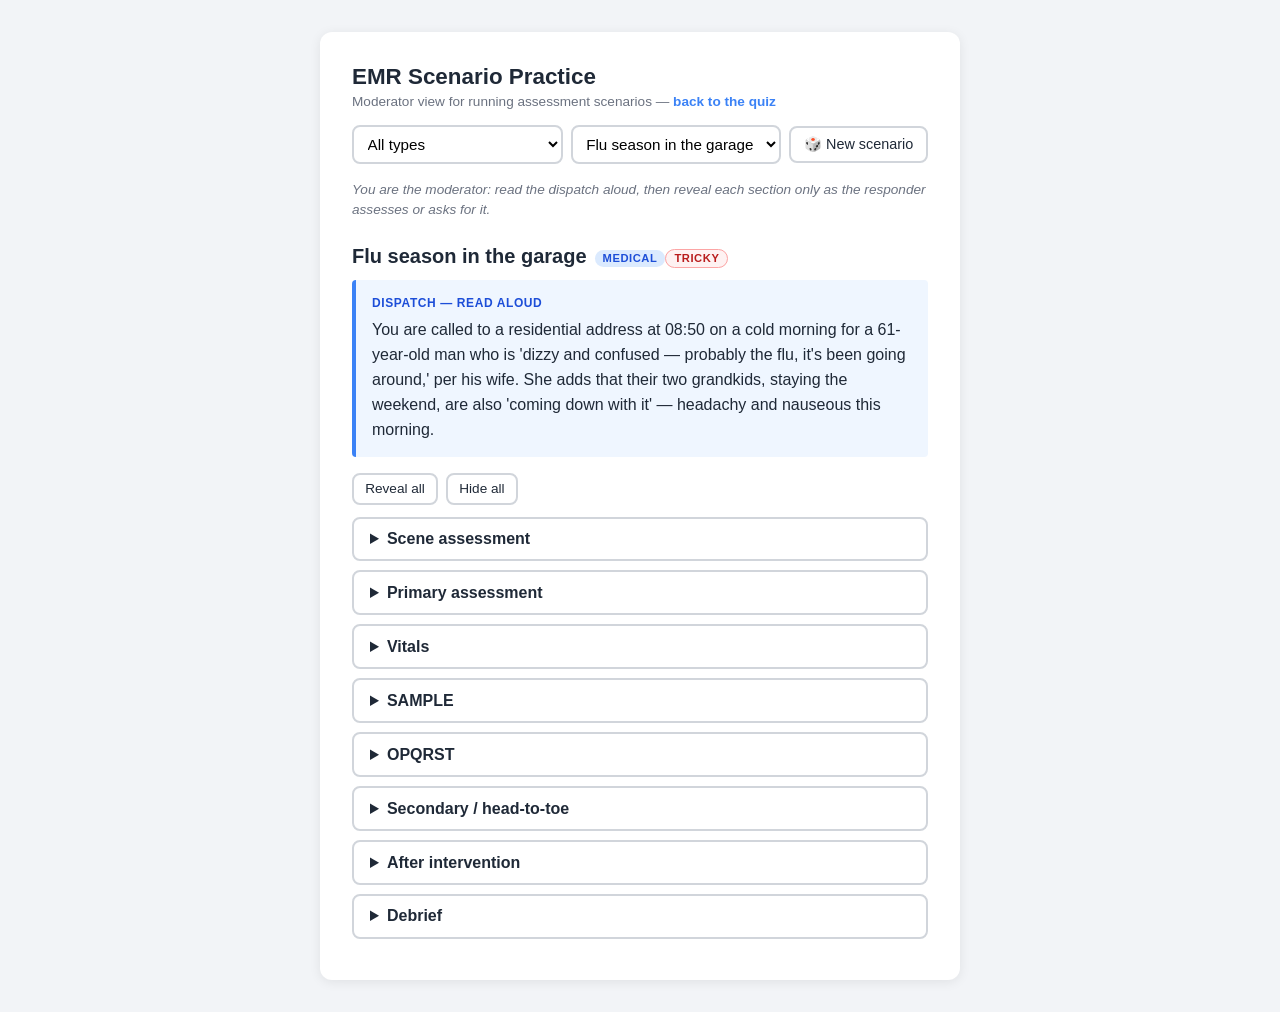
==== scenarios.html @ f9102156 "Add moderator-view scenario practice page New scenarios.html/js/json: a moderator runs a scenario (d" ====
<!DOCTYPE html>
<html lang="en">
<head>
  <meta charset="UTF-8">
  <meta name="viewport" content="width=device-width, initial-scale=1.0">
  <title>EMR Scenario Practice</title>
  <link rel="stylesheet" href="style.css">
</head>
<body>
  <main class="card">
    <header>
      <h1>EMR Scenario Practice</h1>
      <p class="subtitle">
        Moderator view for running assessment scenarios &mdash;
        <a class="page-link" href="index.html">back to the quiz</a>
      </p>

      <div class="controls">
        <select id="category-select" title="Filter scenarios by type">
          <option value="all">All types</option>
          <option value="medical">Medical</option>
          <option value="trauma">Trauma</option>
        </select>
        <select id="scenario-select" title="Pick a specific scenario"></select>
        <button id="random-btn" type="button" title="Draw a random scenario">&#127922; New scenario</button>
      </div>

      <p class="moderator-note">
        You are the moderator: read the dispatch aloud, then reveal each section
        only as the responder assesses or asks for it.
      </p>
    </header>

    <section id="scenario" hidden>
      <div class="scenario-title-row">
        <h2 id="scenario-title"></h2>
        <span id="scenario-badges"></span>
      </div>

      <div class="dispatch">
        <p class="dispatch-label">Dispatch &mdash; read aloud</p>
        <p id="dispatch-text"></p>
      </div>

      <div class="reveal-controls">
        <button id="reveal-all-btn" type="button">Reveal all</button>
        <button id="hide-all-btn" type="button">Hide all</button>
      </div>

      <div id="sections"></div>
    </section>

    <p id="error" class="error" hidden></p>
  </main>

  <script src="scenarios.js"></script>
</body>
</html>
---- style.css ----
* {
  box-sizing: border-box;
  margin: 0;
  padding: 0;
}

[hidden] {
  display: none !important;
}

body {
  font-family: -apple-system, BlinkMacSystemFont, "Segoe UI", Roboto, Helvetica, Arial, sans-serif;
  background: #f2f4f7;
  color: #1f2937;
  min-height: 100vh;
  display: flex;
  align-items: flex-start;
  justify-content: center;
  padding: 2rem 1rem;
}

.card {
  background: #fff;
  border-radius: 12px;
  box-shadow: 0 2px 12px rgba(0, 0, 0, 0.08);
  max-width: 640px;
  width: 100%;
  padding: 2rem;
}

header {
  margin-bottom: 1.5rem;
}

h1 {
  font-size: 1.4rem;
  margin-bottom: 0.25rem;
}

.subtitle {
  font-size: 0.85rem;
  color: #6b7280;
  margin-bottom: 1rem;
}

.controls {
  display: flex;
  flex-wrap: wrap;
  align-items: center;
  gap: 0.5rem;
  margin-bottom: 1rem;
}

.controls label {
  font-size: 0.9rem;
  font-weight: 600;
}

.difficulty-toggle {
  display: flex;
  align-items: center;
  gap: 0.35rem;
  padding: 0.4rem 0.6rem;
  border: 2px solid #d1d5db;
  border-radius: 8px;
  cursor: pointer;
  white-space: nowrap;
}

.difficulty-toggle input {
  accent-color: #dc2626;
  cursor: pointer;
}

.difficulty-toggle:has(input:checked) {
  border-color: #dc2626;
  color: #b91c1c;
  background: #fef2f2;
}

.controls select {
  flex: 1;
  min-width: 12rem;
  font-size: 0.95rem;
  padding: 0.5rem 0.6rem;
  border: 2px solid #d1d5db;
  border-radius: 8px;
  background: #fff;
  cursor: pointer;
}

.controls button {
  font-size: 0.9rem;
  padding: 0.5rem 0.8rem;
  border: 2px solid #d1d5db;
  border-radius: 8px;
  background: #fff;
  color: #1f2937;
  cursor: pointer;
}

.controls button:hover {
  background: #f3f4f6;
  border-color: #9ca3af;
}

.controls #summary-btn {
  border-color: #16a34a;
  color: #15803d;
  font-weight: 600;
}

.controls #summary-btn:hover {
  background: #f0fdf4;
}

.progress,
.score {
  font-size: 0.9rem;
  color: #6b7280;
}

.score {
  display: flex;
  justify-content: space-between;
  align-items: baseline;
  gap: 1rem;
}

.score-pct {
  font-weight: 600;
  color: #1f2937;
}

.chapter-label {
  font-size: 0.8rem;
  color: #3b82f6;
  font-weight: 600;
  margin-top: 0.15rem;
}

.question {
  font-size: 1.15rem;
  font-weight: 600;
  margin-bottom: 1rem;
  line-height: 1.5;
}

.choices {
  display: flex;
  flex-direction: column;
  gap: 0.6rem;
}

.choice {
  width: 100%;
  text-align: left;
  font-size: 1rem;
  line-height: 1.4;
  padding: 0.8rem 1rem;
  border: 2px solid #d1d5db;
  border-radius: 8px;
  background: #fff;
  cursor: pointer;
  transition: background 0.15s, border-color 0.15s;
}

.choice:hover:not(:disabled) {
  background: #f3f4f6;
  border-color: #9ca3af;
}

.choice:disabled {
  cursor: default;
  color: inherit;
  opacity: 1;
}

.choice.correct {
  background: #dcfce7;
  border-color: #16a34a;
}

.choice.incorrect {
  background: #fee2e2;
  border-color: #dc2626;
}

.explanation {
  margin-top: 1rem;
  padding: 0.8rem 1rem;
  background: #eff6ff;
  border-left: 4px solid #3b82f6;
  border-radius: 4px;
  font-size: 0.95rem;
  line-height: 1.5;
}

.error {
  padding: 1rem;
  background: #fee2e2;
  border-radius: 8px;
  line-height: 1.5;
}

.nav {
  display: flex;
  justify-content: space-between;
  margin-top: 1.5rem;
}

.nav button {
  font-size: 1rem;
  padding: 0.6rem 1.2rem;
  border: none;
  border-radius: 8px;
  background: #1f2937;
  color: #fff;
  cursor: pointer;
}

.nav button:hover:not(:disabled) {
  background: #374151;
}

.nav button:disabled {
  background: #d1d5db;
  cursor: default;
}

#finish-btn {
  background: #16a34a;
}

#finish-btn:hover:not(:disabled) {
  background: #15803d;
}

/* ---- Results / review screen ---- */
#results-heading {
  font-size: 1.3rem;
  margin-bottom: 0.5rem;
}

.results-score {
  font-size: 1.05rem;
  font-weight: 600;
  margin-bottom: 1.25rem;
}

.results-note {
  font-size: 0.95rem;
  color: #6b7280;
  margin-bottom: 1rem;
}

.review-item {
  padding: 0.8rem 1rem;
  margin-bottom: 0.75rem;
  background: #f9fafb;
  border-left: 4px solid #dc2626;
  border-radius: 4px;
}

.review-item.unanswered {
  border-left-color: #9ca3af;
}

.review-q {
  font-weight: 600;
  line-height: 1.45;
  margin-bottom: 0.4rem;
}

.review-line {
  font-size: 0.95rem;
  line-height: 1.5;
}

.review-your {
  color: #dc2626;
}

.review-correct {
  color: #16a34a;
}

.review-explanation {
  font-size: 0.9rem;
  color: #4b5563;
  margin-top: 0.35rem;
  line-height: 1.5;
}

.results-actions {
  display: flex;
  gap: 0.75rem;
  margin-top: 1.25rem;
}

.results-actions button {
  font-size: 1rem;
  padding: 0.6rem 1.2rem;
  border: none;
  border-radius: 8px;
  background: #1f2937;
  color: #fff;
  cursor: pointer;
}

.results-actions button:hover {
  background: #374151;
}

/* ---- Scenario practice page ---- */
.page-link {
  color: #3b82f6;
  font-weight: 600;
  text-decoration: none;
}

.page-link:hover {
  text-decoration: underline;
}

.moderator-note {
  font-size: 0.85rem;
  color: #6b7280;
  font-style: italic;
  line-height: 1.5;
}

.scenario-title-row {
  display: flex;
  align-items: baseline;
  flex-wrap: wrap;
  gap: 0.5rem;
  margin-bottom: 0.75rem;
}

.scenario-title-row h2 {
  font-size: 1.25rem;
}

.badge {
  font-size: 0.7rem;
  font-weight: 700;
  text-transform: uppercase;
  letter-spacing: 0.05em;
  padding: 0.15rem 0.5rem;
  border-radius: 999px;
}

.badge-medical {
  background: #dbeafe;
  color: #1d4ed8;
}

.badge-trauma {
  background: #ffedd5;
  color: #c2410c;
}

.badge-tricky {
  background: #fef2f2;
  color: #b91c1c;
  border: 1px solid #fca5a5;
}

.dispatch {
  padding: 0.9rem 1rem;
  background: #eff6ff;
  border-left: 4px solid #3b82f6;
  border-radius: 4px;
  line-height: 1.55;
  margin-bottom: 1rem;
}

.dispatch-label {
  font-size: 0.75rem;
  font-weight: 700;
  text-transform: uppercase;
  letter-spacing: 0.05em;
  color: #1d4ed8;
  margin-bottom: 0.35rem;
}

.reveal-controls {
  display: flex;
  gap: 0.5rem;
  margin-bottom: 0.75rem;
}

.reveal-controls button {
  font-size: 0.85rem;
  padding: 0.4rem 0.7rem;
  border: 2px solid #d1d5db;
  border-radius: 8px;
  background: #fff;
  color: #1f2937;
  cursor: pointer;
}

.reveal-controls button:hover {
  background: #f3f4f6;
  border-color: #9ca3af;
}

.section {
  border: 2px solid #d1d5db;
  border-radius: 8px;
  margin-bottom: 0.6rem;
  background: #fff;
}

.section[open] {
  border-color: #16a34a;
}

.section summary {
  font-size: 1rem;
  font-weight: 600;
  padding: 0.7rem 1rem;
  cursor: pointer;
  user-select: none;
  list-style-position: inside;
}

.section summary:hover {
  background: #f3f4f6;
  border-radius: 6px;
}

.section[open] summary {
  color: #15803d;
}

.section-body {
  padding: 0.25rem 1rem 0.9rem;
  line-height: 1.55;
  font-size: 0.95rem;
}

.kv-row {
  margin-bottom: 0.4rem;
}

.kv-key {
  font-weight: 700;
  color: #374151;
}

.kv-key::after {
  content: ":";
}

.debrief-hook {
  font-weight: 600;
  color: #b91c1c;
  margin-bottom: 0.6rem;
}

.debrief-list {
  margin: 0.25rem 0 0.75rem 1.25rem;
}

.debrief-list li {
  margin-bottom: 0.3rem;
}
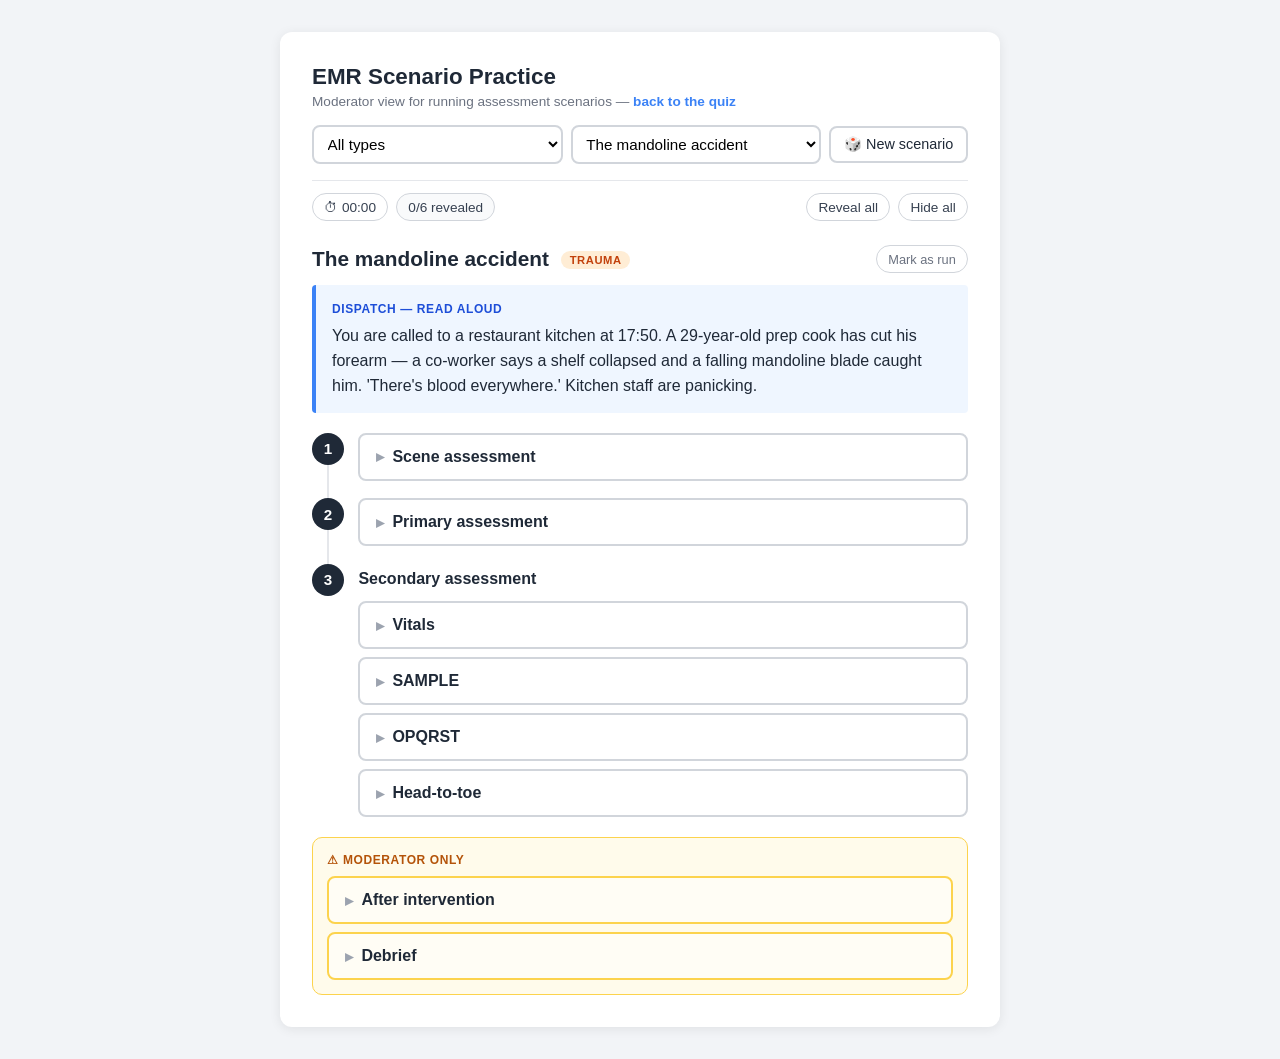
==== commit c4f58263: "Redesign scenario page: phase rail, stat tiles, moderator tools Restructure the moderator view as a " ====
--- a/scenarios.html
+++ b/scenarios.html
@@ -7,7 +7,7 @@
   <link rel="stylesheet" href="style.css">
 </head>
 <body>
-  <main class="card">
+  <main class="card card--wide">
     <header>
       <h1>EMR Scenario Practice</h1>
       <p class="subtitle">
@@ -25,16 +25,20 @@
         <button id="random-btn" type="button" title="Draw a random scenario">&#127922; New scenario</button>
       </div>
 
-      <p class="moderator-note">
-        You are the moderator: read the dispatch aloud, then reveal each section
-        only as the responder assesses or asks for it.
-      </p>
+      <div class="toolbar">
+        <button id="timer-btn" type="button" class="chip" title="Tap to start or pause the drill timer">&#9201; 00:00</button>
+        <span id="progress-chip" class="chip chip-static" title="Assessment sections revealed to the responder"></span>
+        <span class="toolbar-spacer"></span>
+        <button id="reveal-all-btn" type="button" class="chip">Reveal all</button>
+        <button id="hide-all-btn" type="button" class="chip">Hide all</button>
+      </div>
     </header>
 
     <section id="scenario" hidden>
       <div class="scenario-title-row">
         <h2 id="scenario-title"></h2>
         <span id="scenario-badges"></span>
+        <button id="done-btn" type="button" title="Track which scenarios your group has already run"></button>
       </div>
 
       <div class="dispatch">
@@ -42,12 +46,12 @@
         <p id="dispatch-text"></p>
       </div>
 
-      <div class="reveal-controls">
-        <button id="reveal-all-btn" type="button">Reveal all</button>
-        <button id="hide-all-btn" type="button">Hide all</button>
+      <div id="phases"></div>
+
+      <div class="moderator-zone">
+        <p class="moderator-zone-label">&#9888; Moderator only</p>
+        <div id="moderator-sections"></div>
       </div>
-
-      <div id="sections"></div>
     </section>
 
     <p id="error" class="error" hidden></p>
--- a/style.css
+++ b/style.css
@@ -323,23 +323,93 @@
   text-decoration: underline;
 }
 
-.moderator-note {
+.card--wide {
+  max-width: 720px;
+}
+
+/* Toolbar: timer, reveal progress, reveal/hide all */
+.toolbar {
+  display: flex;
+  align-items: center;
+  flex-wrap: wrap;
+  gap: 0.5rem;
+  padding-top: 0.75rem;
+  margin-top: 0.25rem;
+  border-top: 1px solid #e5e7eb;
+}
+
+.toolbar-spacer {
+  flex: 1;
+}
+
+.chip {
   font-size: 0.85rem;
-  color: #6b7280;
-  font-style: italic;
-  line-height: 1.5;
-}
-
+  font-variant-numeric: tabular-nums;
+  padding: 0.35rem 0.7rem;
+  border: 1.5px solid #d1d5db;
+  border-radius: 999px;
+  background: #fff;
+  color: #374151;
+  cursor: pointer;
+}
+
+button.chip:hover {
+  background: #f3f4f6;
+  border-color: #9ca3af;
+}
+
+.chip-static {
+  cursor: default;
+  background: #f9fafb;
+}
+
+.chip-active {
+  border-color: #3b82f6;
+  color: #1d4ed8;
+  background: #eff6ff;
+}
+
+.chip-complete {
+  border-color: #16a34a;
+  color: #15803d;
+  background: #f0fdf4;
+}
+
+/* Scenario title row */
 .scenario-title-row {
   display: flex;
-  align-items: baseline;
+  align-items: center;
   flex-wrap: wrap;
   gap: 0.5rem;
   margin-bottom: 0.75rem;
 }
 
 .scenario-title-row h2 {
-  font-size: 1.25rem;
+  font-size: 1.3rem;
+  margin-right: 0.25rem;
+}
+
+#done-btn {
+  margin-left: auto;
+  font-size: 0.8rem;
+  padding: 0.35rem 0.7rem;
+  border: 1.5px solid #d1d5db;
+  border-radius: 999px;
+  background: #fff;
+  color: #6b7280;
+  cursor: pointer;
+  white-space: nowrap;
+}
+
+#done-btn:hover {
+  border-color: #9ca3af;
+  background: #f3f4f6;
+}
+
+#done-btn.done {
+  border-color: #16a34a;
+  color: #15803d;
+  background: #f0fdf4;
 }
 
 .badge {
@@ -347,7 +417,7 @@
   font-weight: 700;
   text-transform: uppercase;
   letter-spacing: 0.05em;
-  padding: 0.15rem 0.5rem;
+  padding: 0.2rem 0.55rem;
   border-radius: 999px;
 }
 
@@ -367,13 +437,14 @@
   border: 1px solid #fca5a5;
 }
 
+/* Dispatch — the read-aloud card */
 .dispatch {
   padding: 0.9rem 1rem;
   background: #eff6ff;
   border-left: 4px solid #3b82f6;
   border-radius: 4px;
   line-height: 1.55;
-  margin-bottom: 1rem;
+  margin-bottom: 1.25rem;
 }
 
 .dispatch-label {
@@ -385,64 +456,129 @@
   margin-bottom: 0.35rem;
 }
 
-.reveal-controls {
-  display: flex;
+/* Phase rail: numbered circles joined by a vertical line */
+.phase {
+  display: flex;
+  gap: 0.9rem;
+  position: relative;
+  padding-bottom: 1.1rem;
+}
+
+.phase::before {
+  content: "";
+  position: absolute;
+  left: 15px;
+  top: 32px;
+  bottom: -2px;
+  width: 2px;
+  background: #e5e7eb;
+}
+
+.phase:last-child::before {
+  display: none;
+}
+
+.phase:last-child {
+  padding-bottom: 0;
+}
+
+.phase-num {
+  flex: none;
+  width: 32px;
+  height: 32px;
+  border-radius: 50%;
+  background: #1f2937;
+  color: #fff;
+  font-weight: 700;
+  font-size: 0.95rem;
+  display: flex;
+  align-items: center;
+  justify-content: center;
+  position: relative;
+  z-index: 1;
+}
+
+.phase-content {
+  flex: 1;
+  min-width: 0;
+  display: flex;
+  flex-direction: column;
   gap: 0.5rem;
-  margin-bottom: 0.75rem;
-}
-
-.reveal-controls button {
-  font-size: 0.85rem;
-  padding: 0.4rem 0.7rem;
+}
+
+.phase-title {
+  font-size: 1rem;
+  font-weight: 600;
+  padding: 0.35rem 0;
+  color: #1f2937;
+}
+
+/* Reveal sections */
+.reveal {
   border: 2px solid #d1d5db;
   border-radius: 8px;
   background: #fff;
-  color: #1f2937;
-  cursor: pointer;
-}
-
-.reveal-controls button:hover {
-  background: #f3f4f6;
-  border-color: #9ca3af;
-}
-
-.section {
-  border: 2px solid #d1d5db;
-  border-radius: 8px;
-  margin-bottom: 0.6rem;
-  background: #fff;
-}
-
-.section[open] {
+}
+
+.reveal.revealed {
+  border-color: #86efac;
+}
+
+.reveal[open] {
   border-color: #16a34a;
 }
 
-.section summary {
+.reveal summary {
+  display: flex;
+  align-items: center;
+  gap: 0.5rem;
+  min-height: 44px;
   font-size: 1rem;
   font-weight: 600;
-  padding: 0.7rem 1rem;
+  padding: 0.55rem 1rem;
   cursor: pointer;
   user-select: none;
-  list-style-position: inside;
-}
-
-.section summary:hover {
-  background: #f3f4f6;
+  list-style: none;
+}
+
+.reveal summary::-webkit-details-marker {
+  display: none;
+}
+
+.reveal summary::before {
+  content: "▸";
+  color: #9ca3af;
+  transition: transform 0.15s;
+}
+
+.reveal[open] summary::before {
+  transform: rotate(90deg);
+  color: #16a34a;
+}
+
+.reveal summary:hover {
+  background: #f9fafb;
   border-radius: 6px;
 }
 
-.section[open] summary {
+.reveal[open] summary .reveal-label {
   color: #15803d;
 }
 
+.reveal-mark {
+  margin-left: auto;
+  color: #16a34a;
+  font-weight: 700;
+}
+
 .section-body {
-  padding: 0.25rem 1rem 0.9rem;
+  padding: 0.35rem 1rem 1rem;
   line-height: 1.55;
   font-size: 0.95rem;
 }
 
 .kv-row {
-  margin-bottom: 0.4rem;
+  margin-bottom: 0.45rem;
 }
 
 .kv-key {
@@ -454,6 +590,109 @@
   content: ":";
 }
 
+/* SAMPLE / OPQRST mnemonic letter chips */
+.chip-row {
+  display: flex;
+  align-items: baseline;
+  gap: 0.5rem;
+}
+
+.letter-chip {
+  flex: none;
+  width: 1.5rem;
+  height: 1.5rem;
+  border-radius: 50%;
+  background: #dbeafe;
+  color: #1d4ed8;
+  font-size: 0.8rem;
+  font-weight: 700;
+  display: inline-flex;
+  align-items: center;
+  justify-content: center;
+  align-self: flex-start;
+  transform: translateY(0.15rem);
+}
+
+.chip-rest {
+  font-weight: 600;
+  color: #6b7280;
+  font-size: 0.85rem;
+}
+
+/* Vitals stat tiles */
+.vitals-grid {
+  display: grid;
+  grid-template-columns: repeat(auto-fit, minmax(150px, 1fr));
+  gap: 0.5rem;
+}
+
+.vital-tile {
+  background: #f9fafb;
+  border: 1px solid #e5e7eb;
+  border-radius: 8px;
+  padding: 0.55rem 0.7rem;
+}
+
+.vital-tile--wide {
+  grid-column: 1 / -1;
+}
+
+.vital-label {
+  font-size: 0.7rem;
+  font-weight: 600;
+  text-transform: uppercase;
+  letter-spacing: 0.05em;
+  color: #6b7280;
+  margin-bottom: 0.15rem;
+}
+
+.vital-value {
+  font-size: 0.95rem;
+  font-weight: 600;
+  color: #1f2937;
+  line-height: 1.4;
+}
+
+/* Moderator-only spoiler zone */
+.moderator-zone {
+  margin-top: 1.25rem;
+  padding: 0.9rem;
+  background: #fffbeb;
+  border: 1.5px solid #fcd34d;
+  border-radius: 10px;
+}
+
+.moderator-zone-label {
+  font-size: 0.75rem;
+  font-weight: 700;
+  text-transform: uppercase;
+  letter-spacing: 0.05em;
+  color: #b45309;
+  margin-bottom: 0.6rem;
+}
+
+.moderator-zone .reveal {
+  border-color: #fcd34d;
+  background: #fffdf5;
+}
+
+.moderator-zone .reveal + .reveal {
+  margin-top: 0.5rem;
+}
+
+.moderator-zone .reveal[open] {
+  border-color: #f59e0b;
+}
+
+.moderator-zone .reveal[open] summary .reveal-label,
+.moderator-zone .reveal[open] summary::before {
+  color: #b45309;
+}
+
+.moderator-zone .reveal summary:hover {
+  background: #fef3c7;
+}
+
 .debrief-hook {
   font-weight: 600;
   color: #b91c1c;
@@ -467,3 +706,27 @@
 .debrief-list li {
   margin-bottom: 0.3rem;
 }
+
+@media (max-width: 480px) {
+  .card--wide {
+    padding: 1.1rem;
+  }
+
+  .phase {
+    gap: 0.6rem;
+  }
+
+  .phase::before {
+    left: 12px;
+  }
+
+  .phase-num {
+    width: 26px;
+    height: 26px;
+    font-size: 0.85rem;
+  }
+
+  .section-body {
+    padding: 0.25rem 0.75rem 0.85rem;
+  }
+}
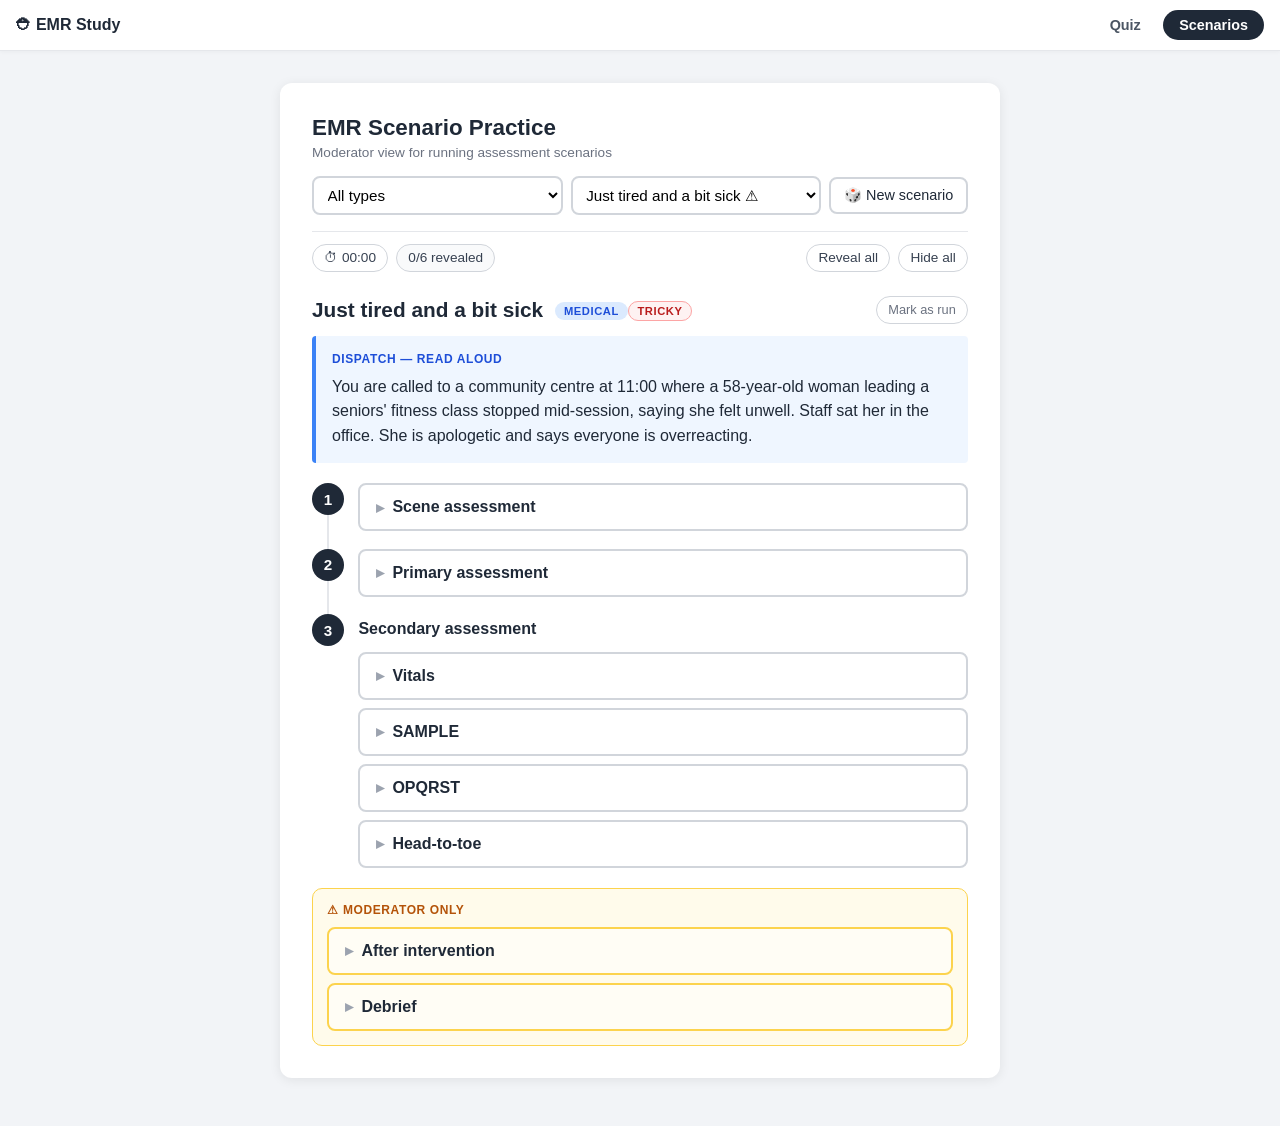
==== commit e8942021: "Add shared sticky navbar and tighten mobile responsiveness Both pages get a full-width sticky navbar" ====
--- a/scenarios.html
+++ b/scenarios.html
@@ -7,13 +7,18 @@
   <link rel="stylesheet" href="style.css">
 </head>
 <body>
+  <nav class="navbar">
+    <a class="navbar-brand" href="index.html">&#9937; EMR Study</a>
+    <div class="navbar-tabs">
+      <a class="navbar-tab" href="index.html">Quiz</a>
+      <a class="navbar-tab active" href="scenarios.html" aria-current="page">Scenarios</a>
+    </div>
+  </nav>
+
   <main class="card card--wide">
     <header>
       <h1>EMR Scenario Practice</h1>
-      <p class="subtitle">
-        Moderator view for running assessment scenarios &mdash;
-        <a class="page-link" href="index.html">back to the quiz</a>
-      </p>
+      <p class="subtitle">Moderator view for running assessment scenarios</p>
 
       <div class="controls">
         <select id="category-select" title="Filter scenarios by type">
--- a/style.css
+++ b/style.css
@@ -14,9 +14,57 @@
   color: #1f2937;
   min-height: 100vh;
   display: flex;
-  align-items: flex-start;
-  justify-content: center;
-  padding: 2rem 1rem;
+  flex-direction: column;
+  align-items: center;
+}
+
+/* ---- Navbar (shared by both pages) ---- */
+.navbar {
+  position: sticky;
+  top: 0;
+  z-index: 10;
+  width: 100%;
+  display: flex;
+  align-items: center;
+  justify-content: space-between;
+  gap: 0.75rem;
+  padding: 0.6rem 1rem;
+  background: #fff;
+  border-bottom: 1px solid #e5e7eb;
+  box-shadow: 0 1px 4px rgba(0, 0, 0, 0.04);
+}
+
+.navbar-brand {
+  font-weight: 700;
+  font-size: 1rem;
+  color: #1f2937;
+  text-decoration: none;
+  white-space: nowrap;
+}
+
+.navbar-tabs {
+  display: flex;
+  gap: 0.4rem;
+}
+
+.navbar-tab {
+  font-size: 0.9rem;
+  font-weight: 600;
+  padding: 0.45rem 1rem;
+  border-radius: 999px;
+  color: #4b5563;
+  text-decoration: none;
+  white-space: nowrap;
+}
+
+.navbar-tab:hover {
+  background: #f3f4f6;
+  color: #1f2937;
+}
+
+.navbar-tab.active {
+  background: #1f2937;
+  color: #fff;
 }
 
 .card {
@@ -24,7 +72,8 @@
   border-radius: 12px;
   box-shadow: 0 2px 12px rgba(0, 0, 0, 0.08);
   max-width: 640px;
-  width: 100%;
+  width: calc(100% - 2rem);
+  margin: 2rem 0 3rem;
   padding: 2rem;
 }
 
@@ -81,6 +130,7 @@
 .controls select {
   flex: 1;
   min-width: 12rem;
+  max-width: 100%;
   font-size: 0.95rem;
   padding: 0.5rem 0.6rem;
   border: 2px solid #d1d5db;
@@ -313,16 +363,6 @@
 }
 
 /* ---- Scenario practice page ---- */
-.page-link {
-  color: #3b82f6;
-  font-weight: 600;
-  text-decoration: none;
-}
-
-.page-link:hover {
-  text-decoration: underline;
-}
-
 .card--wide {
   max-width: 720px;
 }
@@ -708,8 +748,10 @@
 }
 
 @media (max-width: 480px) {
-  .card--wide {
+  .card {
     padding: 1.1rem;
+    margin: 1rem 0 2rem;
+    width: calc(100% - 1.5rem);
   }
 
   .phase {
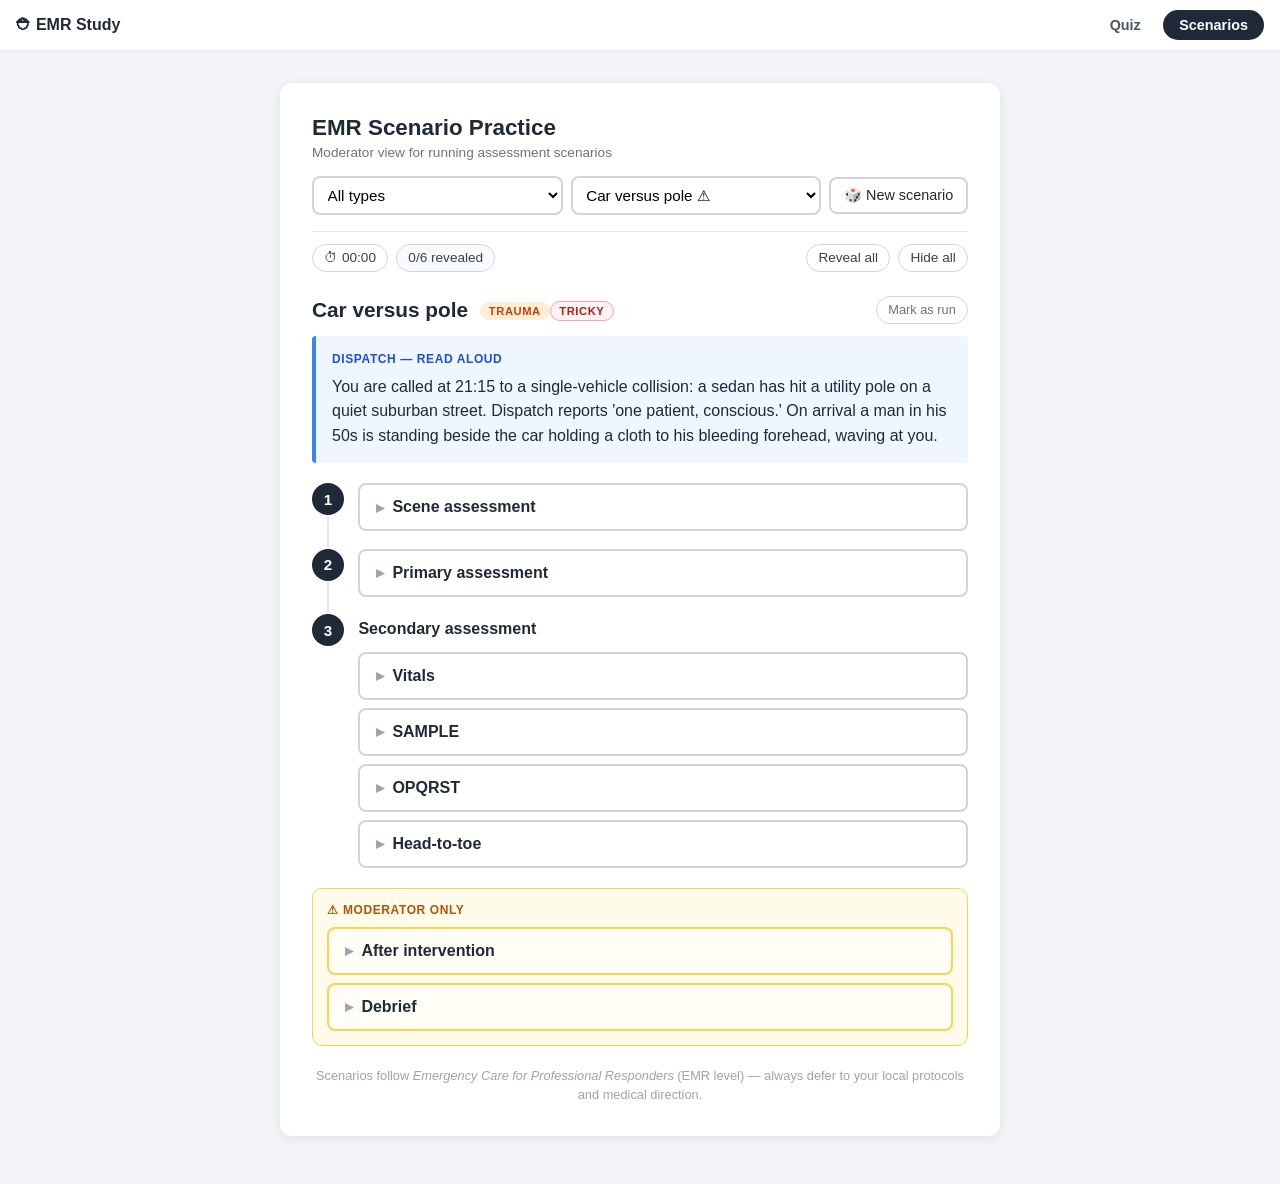
==== commit ab1e7a96: "Align scenario content with EMR scope of practice Audited all 14 scenarios against the CRC Emergency" ====
--- a/scenarios.html
+++ b/scenarios.html
@@ -60,6 +60,11 @@
     </section>
 
     <p id="error" class="error" hidden></p>
+
+    <p class="scope-note">
+      Scenarios follow <em>Emergency Care for Professional Responders</em> (EMR level) &mdash;
+      always defer to your local protocols and medical direction.
+    </p>
   </main>
 
   <script src="scenarios.js"></script>
--- a/style.css
+++ b/style.css
@@ -747,6 +747,14 @@
   margin-bottom: 0.3rem;
 }
 
+.scope-note {
+  margin-top: 1.25rem;
+  font-size: 0.8rem;
+  color: #9ca3af;
+  line-height: 1.5;
+  text-align: center;
+}
+
 @media (max-width: 480px) {
   .card {
     padding: 1.1rem;
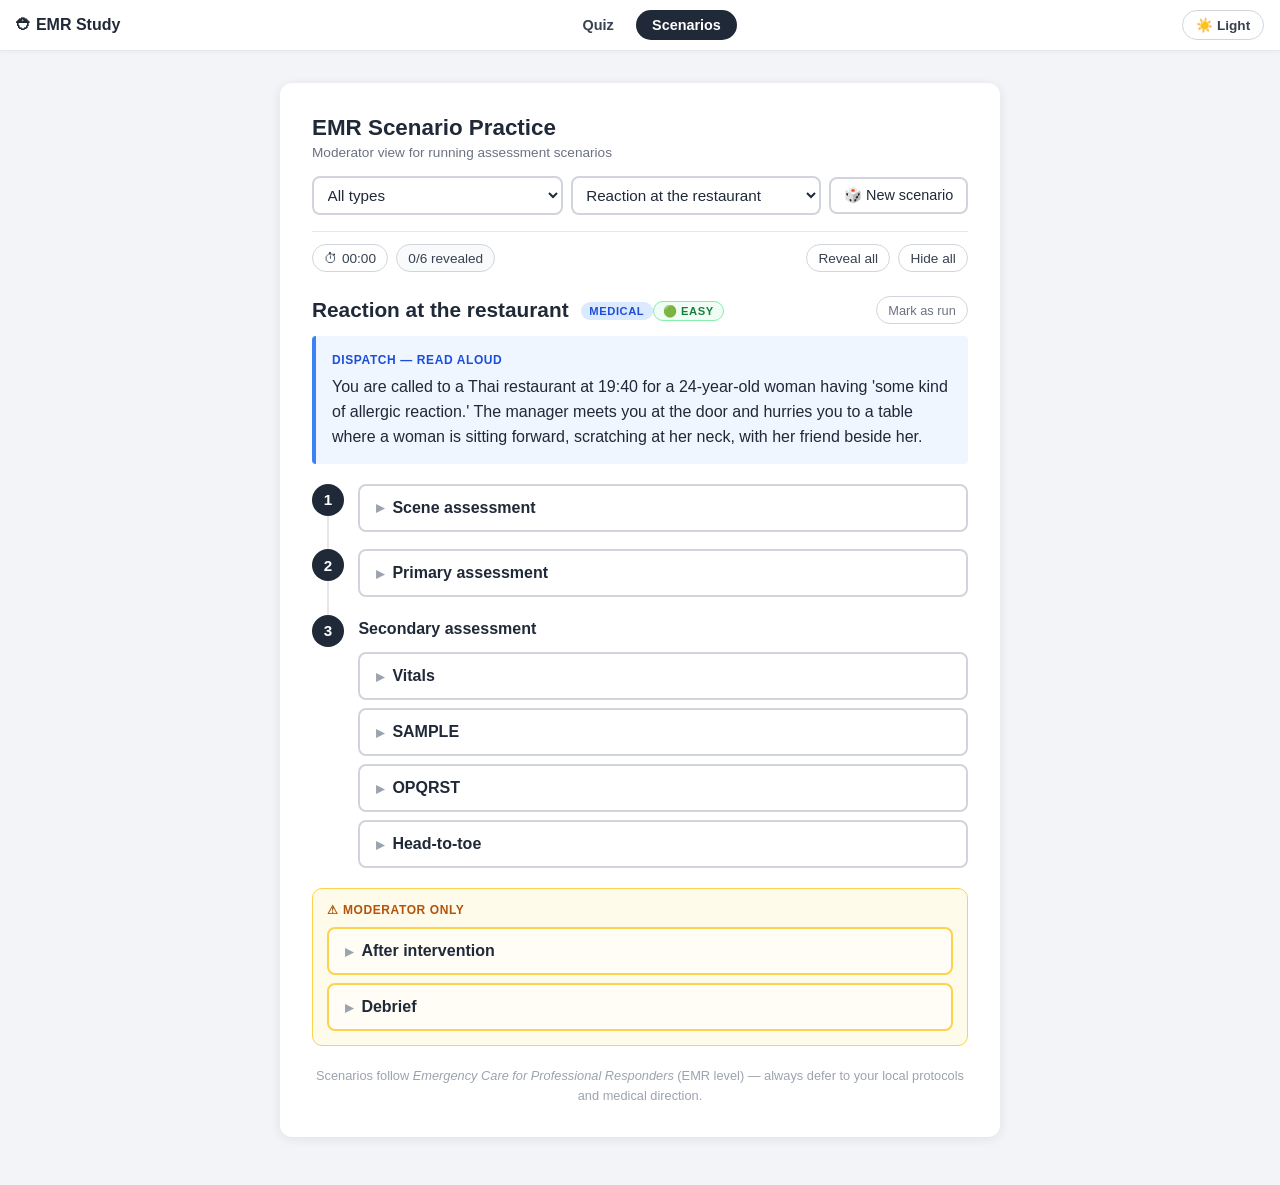
==== commit 147a5e58: "Add light / dark / greyscale themes Tokenize all colors in style.css as CSS custom properties with t" ====
--- a/scenarios.html
+++ b/scenarios.html
@@ -4,6 +4,16 @@
   <meta charset="UTF-8">
   <meta name="viewport" content="width=device-width, initial-scale=1.0">
   <title>EMR Scenario Practice</title>
+  <script>
+    (function () {
+      var t;
+      try { t = localStorage.getItem("emr-theme-v1"); } catch (e) {}
+      if (t !== "light" && t !== "dark" && t !== "grey") {
+        t = window.matchMedia && matchMedia("(prefers-color-scheme: dark)").matches ? "dark" : "light";
+      }
+      document.documentElement.dataset.theme = t;
+    })();
+  </script>
   <link rel="stylesheet" href="style.css">
 </head>
 <body>
@@ -13,6 +23,7 @@
       <a class="navbar-tab" href="index.html">Quiz</a>
       <a class="navbar-tab active" href="scenarios.html" aria-current="page">Scenarios</a>
     </div>
+    <button id="theme-btn" class="navbar-theme" type="button" title="Switch theme (light / dark / grey)"></button>
   </nav>
 
   <main class="card card--wide">
@@ -67,6 +78,7 @@
     </p>
   </main>
 
+  <script src="theme.js"></script>
   <script src="scenarios.js"></script>
 </body>
 </html>
--- a/style.css
+++ b/style.css
@@ -1,3 +1,161 @@
+/* ---- Theme tokens ----------------------------------------------------------
+   Light is the default; dark and grey override on <html data-theme="...">.
+   The boot script in each page's <head> sets data-theme before first paint. */
+:root {
+  color-scheme: light;
+
+  --bg: #f2f4f7;
+  --surface: #fff;
+  --surface-2: #f9fafb;
+  --surface-3: #f3f4f6;
+  --text: #1f2937;
+  --text-2: #374151;
+  --muted: #6b7280;
+  --faint: #9ca3af;
+  --border: #e5e7eb;
+  --border-2: #d1d5db;
+  --shadow-1: 0 1px 4px rgba(0, 0, 0, 0.04);
+  --shadow-2: 0 2px 12px rgba(0, 0, 0, 0.08);
+
+  --btn-bg: #1f2937;
+  --btn-bg-hover: #374151;
+  --btn-text: #fff;
+  --btn-disabled: #d1d5db;
+
+  --info-bg: #eff6ff;
+  --info-bg-2: #dbeafe;
+  --info-text: #1d4ed8;
+  --info-border: #3b82f6;
+
+  --ok-bg: #f0fdf4;
+  --ok-bg-2: #dcfce7;
+  --ok-text: #15803d;
+  --ok-border: #16a34a;
+  --ok-border-soft: #86efac;
+  --ok-btn-bg: #16a34a;
+  --ok-btn-hover: #15803d;
+
+  --bad-bg: #fef2f2;
+  --bad-bg-2: #fee2e2;
+  --bad-text: #b91c1c;
+  --bad-border: #dc2626;
+  --bad-border-soft: #fca5a5;
+
+  --warn-bg: #fffbeb;
+  --warn-bg-soft: #fffdf5;
+  --warn-bg-2: #fef3c7;
+  --warn-text: #b45309;
+  --warn-border: #fcd34d;
+  --warn-border-strong: #f59e0b;
+
+  --trauma-bg: #ffedd5;
+  --trauma-text: #c2410c;
+}
+
+:root[data-theme="dark"] {
+  color-scheme: dark;
+
+  --bg: #0f1620;
+  --surface: #1b2430;
+  --surface-2: #232e3c;
+  --surface-3: #2a3646;
+  --text: #e2e6ea;
+  --text-2: #c3cbd4;
+  --muted: #939ca7;
+  --faint: #6b7684;
+  --border: #2c3947;
+  --border-2: #3e4c5f;
+  --shadow-1: 0 1px 4px rgba(0, 0, 0, 0.4);
+  --shadow-2: 0 2px 12px rgba(0, 0, 0, 0.5);
+
+  --btn-bg: #3b4a5c;
+  --btn-bg-hover: #48596e;
+  --btn-text: #fff;
+  --btn-disabled: #2c3947;
+
+  --info-bg: #182a41;
+  --info-bg-2: #21395a;
+  --info-text: #8ab6f2;
+  --info-border: #3f6ea8;
+
+  --ok-bg: #16281c;
+  --ok-bg-2: #1c3524;
+  --ok-text: #7fd89a;
+  --ok-border: #2f8a4e;
+  --ok-border-soft: #275e3b;
+  --ok-btn-bg: #1f7a41;
+  --ok-btn-hover: #27904e;
+
+  --bad-bg: #2e1a1a;
+  --bad-bg-2: #3a1f1f;
+  --bad-text: #f1a1a1;
+  --bad-border: #c25555;
+  --bad-border-soft: #6e3535;
+
+  --warn-bg: #2b2113;
+  --warn-bg-soft: #241d12;
+  --warn-bg-2: #3a2c15;
+  --warn-text: #e0b45c;
+  --warn-border: #6e5624;
+  --warn-border-strong: #b07f28;
+
+  --trauma-bg: #3a2417;
+  --trauma-text: #eda06b;
+}
+
+/* Greyscale: soft light-grey base, reduced contrast, colors desaturated to
+   faint hints where the meaning depends on them (quiz feedback, moderator). */
+:root[data-theme="grey"] {
+  color-scheme: light;
+
+  --bg: #caccd0;
+  --surface: #d7d9dc;
+  --surface-2: #cfd1d5;
+  --surface-3: #c6c8cc;
+  --text: #34373c;
+  --text-2: #43464b;
+  --muted: #5f6267;
+  --faint: #84868b;
+  --border: #b6b8bc;
+  --border-2: #a8abb0;
+  --shadow-1: 0 1px 4px rgba(0, 0, 0, 0.08);
+  --shadow-2: 0 2px 12px rgba(0, 0, 0, 0.1);
+
+  --btn-bg: #4a4d52;
+  --btn-bg-hover: #3c3f44;
+  --btn-text: #e8e9eb;
+  --btn-disabled: #b6b8bc;
+
+  --info-bg: #c9ced6;
+  --info-bg-2: #bfc6d1;
+  --info-text: #414c5c;
+  --info-border: #8a94a4;
+
+  --ok-bg: #c9d2c9;
+  --ok-bg-2: #bfccc0;
+  --ok-text: #46584a;
+  --ok-border: #7e9082;
+  --ok-border-soft: #a5b2a7;
+  --ok-btn-bg: #5d6f60;
+  --ok-btn-hover: #4f5f52;
+
+  --bad-bg: #d4c9c9;
+  --bad-bg-2: #cdbebe;
+  --bad-text: #5d4646;
+  --bad-border: #a08282;
+  --bad-border-soft: #b89e9e;
+
+  --warn-bg: #d4cfc2;
+  --warn-bg-soft: #d7d3c8;
+  --warn-bg-2: #cbc4b2;
+  --warn-text: #5c5340;
+  --warn-border: #b0a688;
+  --warn-border-strong: #99906f;
+
+  --trauma-bg: #d3c9bf;
+  --trauma-text: #5d4c3d;
+}
+
 * {
   box-sizing: border-box;
   margin: 0;
@@ -10,8 +168,8 @@
 
 body {
   font-family: -apple-system, BlinkMacSystemFont, "Segoe UI", Roboto, Helvetica, Arial, sans-serif;
-  background: #f2f4f7;
-  color: #1f2937;
+  background: var(--bg);
+  color: var(--text);
   min-height: 100vh;
   display: flex;
   flex-direction: column;
@@ -29,15 +187,15 @@
   justify-content: space-between;
   gap: 0.75rem;
   padding: 0.6rem 1rem;
-  background: #fff;
-  border-bottom: 1px solid #e5e7eb;
-  box-shadow: 0 1px 4px rgba(0, 0, 0, 0.04);
+  background: var(--surface);
+  border-bottom: 1px solid var(--border);
+  box-shadow: var(--shadow-1);
 }
 
 .navbar-brand {
   font-weight: 700;
   font-size: 1rem;
-  color: #1f2937;
+  color: var(--text);
   text-decoration: none;
   white-space: nowrap;
 }
@@ -52,25 +210,42 @@
   font-weight: 600;
   padding: 0.45rem 1rem;
   border-radius: 999px;
-  color: #4b5563;
+  color: var(--text-2);
   text-decoration: none;
   white-space: nowrap;
 }
 
 .navbar-tab:hover {
-  background: #f3f4f6;
-  color: #1f2937;
+  background: var(--surface-3);
+  color: var(--text);
 }
 
 .navbar-tab.active {
-  background: #1f2937;
-  color: #fff;
+  background: var(--btn-bg);
+  color: var(--btn-text);
+}
+
+.navbar-theme {
+  font-size: 0.85rem;
+  font-weight: 600;
+  padding: 0.4rem 0.8rem;
+  border: 1.5px solid var(--border-2);
+  border-radius: 999px;
+  background: var(--surface);
+  color: var(--text-2);
+  cursor: pointer;
+  white-space: nowrap;
+}
+
+.navbar-theme:hover {
+  background: var(--surface-3);
+  border-color: var(--faint);
 }
 
 .card {
-  background: #fff;
+  background: var(--surface);
   border-radius: 12px;
-  box-shadow: 0 2px 12px rgba(0, 0, 0, 0.08);
+  box-shadow: var(--shadow-2);
   max-width: 640px;
   width: calc(100% - 2rem);
   margin: 2rem 0 3rem;
@@ -88,7 +263,7 @@
 
 .subtitle {
   font-size: 0.85rem;
-  color: #6b7280;
+  color: var(--muted);
   margin-bottom: 1rem;
 }
 
@@ -110,21 +285,21 @@
   align-items: center;
   gap: 0.35rem;
   padding: 0.4rem 0.6rem;
-  border: 2px solid #d1d5db;
+  border: 2px solid var(--border-2);
   border-radius: 8px;
   cursor: pointer;
   white-space: nowrap;
 }
 
 .difficulty-toggle input {
-  accent-color: #dc2626;
+  accent-color: var(--bad-border);
   cursor: pointer;
 }
 
 .difficulty-toggle:has(input:checked) {
-  border-color: #dc2626;
-  color: #b91c1c;
-  background: #fef2f2;
+  border-color: var(--bad-border);
+  color: var(--bad-text);
+  background: var(--bad-bg);
 }
 
 .controls select {
@@ -133,41 +308,42 @@
   max-width: 100%;
   font-size: 0.95rem;
   padding: 0.5rem 0.6rem;
-  border: 2px solid #d1d5db;
+  border: 2px solid var(--border-2);
   border-radius: 8px;
-  background: #fff;
+  background: var(--surface);
+  color: var(--text);
   cursor: pointer;
 }
 
 .controls button {
   font-size: 0.9rem;
   padding: 0.5rem 0.8rem;
-  border: 2px solid #d1d5db;
+  border: 2px solid var(--border-2);
   border-radius: 8px;
-  background: #fff;
-  color: #1f2937;
+  background: var(--surface);
+  color: var(--text);
   cursor: pointer;
 }
 
 .controls button:hover {
-  background: #f3f4f6;
-  border-color: #9ca3af;
+  background: var(--surface-3);
+  border-color: var(--faint);
 }
 
 .controls #summary-btn {
-  border-color: #16a34a;
-  color: #15803d;
+  border-color: var(--ok-border);
+  color: var(--ok-text);
   font-weight: 600;
 }
 
 .controls #summary-btn:hover {
-  background: #f0fdf4;
+  background: var(--ok-bg);
 }
 
 .progress,
 .score {
   font-size: 0.9rem;
-  color: #6b7280;
+  color: var(--muted);
 }
 
 .score {
@@ -179,12 +355,12 @@
 
 .score-pct {
   font-weight: 600;
-  color: #1f2937;
+  color: var(--text);
 }
 
 .chapter-label {
   font-size: 0.8rem;
-  color: #3b82f6;
+  color: var(--info-text);
   font-weight: 600;
   margin-top: 0.15rem;
 }
@@ -208,16 +384,17 @@
   font-size: 1rem;
   line-height: 1.4;
   padding: 0.8rem 1rem;
-  border: 2px solid #d1d5db;
+  border: 2px solid var(--border-2);
   border-radius: 8px;
-  background: #fff;
+  background: var(--surface);
+  color: var(--text);
   cursor: pointer;
   transition: background 0.15s, border-color 0.15s;
 }
 
 .choice:hover:not(:disabled) {
-  background: #f3f4f6;
-  border-color: #9ca3af;
+  background: var(--surface-3);
+  border-color: var(--faint);
 }
 
 .choice:disabled {
@@ -227,20 +404,20 @@
 }
 
 .choice.correct {
-  background: #dcfce7;
-  border-color: #16a34a;
+  background: var(--ok-bg-2);
+  border-color: var(--ok-border);
 }
 
 .choice.incorrect {
-  background: #fee2e2;
-  border-color: #dc2626;
+  background: var(--bad-bg-2);
+  border-color: var(--bad-border);
 }
 
 .explanation {
   margin-top: 1rem;
   padding: 0.8rem 1rem;
-  background: #eff6ff;
-  border-left: 4px solid #3b82f6;
+  background: var(--info-bg);
+  border-left: 4px solid var(--info-border);
   border-radius: 4px;
   font-size: 0.95rem;
   line-height: 1.5;
@@ -248,7 +425,7 @@
 
 .error {
   padding: 1rem;
-  background: #fee2e2;
+  background: var(--bad-bg-2);
   border-radius: 8px;
   line-height: 1.5;
 }
@@ -264,26 +441,26 @@
   padding: 0.6rem 1.2rem;
   border: none;
   border-radius: 8px;
-  background: #1f2937;
-  color: #fff;
+  background: var(--btn-bg);
+  color: var(--btn-text);
   cursor: pointer;
 }
 
 .nav button:hover:not(:disabled) {
-  background: #374151;
+  background: var(--btn-bg-hover);
 }
 
 .nav button:disabled {
-  background: #d1d5db;
+  background: var(--btn-disabled);
   cursor: default;
 }
 
 #finish-btn {
-  background: #16a34a;
+  background: var(--ok-btn-bg);
 }
 
 #finish-btn:hover:not(:disabled) {
-  background: #15803d;
+  background: var(--ok-btn-hover);
 }
 
 /* ---- Results / review screen ---- */
@@ -300,20 +477,20 @@
 
 .results-note {
   font-size: 0.95rem;
-  color: #6b7280;
+  color: var(--muted);
   margin-bottom: 1rem;
 }
 
 .review-item {
   padding: 0.8rem 1rem;
   margin-bottom: 0.75rem;
-  background: #f9fafb;
-  border-left: 4px solid #dc2626;
+  background: var(--surface-2);
+  border-left: 4px solid var(--bad-border);
   border-radius: 4px;
 }
 
 .review-item.unanswered {
-  border-left-color: #9ca3af;
+  border-left-color: var(--faint);
 }
 
 .review-q {
@@ -328,16 +505,16 @@
 }
 
 .review-your {
-  color: #dc2626;
+  color: var(--bad-text);
 }
 
 .review-correct {
-  color: #16a34a;
+  color: var(--ok-text);
 }
 
 .review-explanation {
   font-size: 0.9rem;
-  color: #4b5563;
+  color: var(--text-2);
   margin-top: 0.35rem;
   line-height: 1.5;
 }
@@ -353,13 +530,13 @@
   padding: 0.6rem 1.2rem;
   border: none;
   border-radius: 8px;
-  background: #1f2937;
-  color: #fff;
+  background: var(--btn-bg);
+  color: var(--btn-text);
   cursor: pointer;
 }
 
 .results-actions button:hover {
-  background: #374151;
+  background: var(--btn-bg-hover);
 }
 
 /* ---- Scenario practice page ---- */
@@ -375,7 +552,7 @@
   gap: 0.5rem;
   padding-top: 0.75rem;
   margin-top: 0.25rem;
-  border-top: 1px solid #e5e7eb;
+  border-top: 1px solid var(--border);
 }
 
 .toolbar-spacer {
@@ -386,33 +563,33 @@
   font-size: 0.85rem;
   font-variant-numeric: tabular-nums;
   padding: 0.35rem 0.7rem;
-  border: 1.5px solid #d1d5db;
+  border: 1.5px solid var(--border-2);
   border-radius: 999px;
-  background: #fff;
-  color: #374151;
+  background: var(--surface);
+  color: var(--text-2);
   cursor: pointer;
 }
 
 button.chip:hover {
-  background: #f3f4f6;
-  border-color: #9ca3af;
+  background: var(--surface-3);
+  border-color: var(--faint);
 }
 
 .chip-static {
   cursor: default;
-  background: #f9fafb;
+  background: var(--surface-2);
 }
 
 .chip-active {
-  border-color: #3b82f6;
-  color: #1d4ed8;
-  background: #eff6ff;
+  border-color: var(--info-border);
+  color: var(--info-text);
+  background: var(--info-bg);
 }
 
 .chip-complete {
-  border-color: #16a34a;
-  color: #15803d;
-  background: #f0fdf4;
+  border-color: var(--ok-border);
+  color: var(--ok-text);
+  background: var(--ok-bg);
 }
 
 /* Scenario title row */
@@ -433,23 +610,23 @@
   margin-left: auto;
   font-size: 0.8rem;
   padding: 0.35rem 0.7rem;
-  border: 1.5px solid #d1d5db;
+  border: 1.5px solid var(--border-2);
   border-radius: 999px;
-  background: #fff;
-  color: #6b7280;
+  background: var(--surface);
+  color: var(--muted);
   cursor: pointer;
   white-space: nowrap;
 }
 
 #done-btn:hover {
-  border-color: #9ca3af;
-  background: #f3f4f6;
+  border-color: var(--faint);
+  background: var(--surface-3);
 }
 
 #done-btn.done {
-  border-color: #16a34a;
-  color: #15803d;
-  background: #f0fdf4;
+  border-color: var(--ok-border);
+  color: var(--ok-text);
+  background: var(--ok-bg);
 }
 
 .badge {
@@ -462,26 +639,38 @@
 }
 
 .badge-medical {
-  background: #dbeafe;
-  color: #1d4ed8;
+  background: var(--info-bg-2);
+  color: var(--info-text);
 }
 
 .badge-trauma {
-  background: #ffedd5;
-  color: #c2410c;
-}
-
-.badge-tricky {
-  background: #fef2f2;
-  color: #b91c1c;
-  border: 1px solid #fca5a5;
+  background: var(--trauma-bg);
+  color: var(--trauma-text);
+}
+
+.badge-easy {
+  background: var(--ok-bg);
+  color: var(--ok-text);
+  border: 1px solid var(--ok-border-soft);
+}
+
+.badge-medium {
+  background: var(--warn-bg-2);
+  color: var(--warn-text);
+  border: 1px solid var(--warn-border);
+}
+
+.badge-hard {
+  background: var(--bad-bg);
+  color: var(--bad-text);
+  border: 1px solid var(--bad-border-soft);
 }
 
 /* Dispatch — the read-aloud card */
 .dispatch {
   padding: 0.9rem 1rem;
-  background: #eff6ff;
-  border-left: 4px solid #3b82f6;
+  background: var(--info-bg);
+  border-left: 4px solid var(--info-border);
   border-radius: 4px;
   line-height: 1.55;
   margin-bottom: 1.25rem;
@@ -492,7 +681,7 @@
   font-weight: 700;
   text-transform: uppercase;
   letter-spacing: 0.05em;
-  color: #1d4ed8;
+  color: var(--info-text);
   margin-bottom: 0.35rem;
 }
 
@@ -511,7 +700,7 @@
   top: 32px;
   bottom: -2px;
   width: 2px;
-  background: #e5e7eb;
+  background: var(--border);
 }
 
 .phase:last-child::before {
@@ -527,8 +716,8 @@
   width: 32px;
   height: 32px;
   border-radius: 50%;
-  background: #1f2937;
-  color: #fff;
+  background: var(--btn-bg);
+  color: var(--btn-text);
   font-weight: 700;
   font-size: 0.95rem;
   display: flex;
@@ -550,22 +739,22 @@
   font-size: 1rem;
   font-weight: 600;
   padding: 0.35rem 0;
-  color: #1f2937;
+  color: var(--text);
 }
 
 /* Reveal sections */
 .reveal {
-  border: 2px solid #d1d5db;
+  border: 2px solid var(--border-2);
   border-radius: 8px;
-  background: #fff;
+  background: var(--surface);
 }
 
 .reveal.revealed {
-  border-color: #86efac;
+  border-color: var(--ok-border-soft);
 }
 
 .reveal[open] {
-  border-color: #16a34a;
+  border-color: var(--ok-border);
 }
 
 .reveal summary {
@@ -587,27 +776,27 @@
 
 .reveal summary::before {
   content: "▸";
-  color: #9ca3af;
+  color: var(--faint);
   transition: transform 0.15s;
 }
 
 .reveal[open] summary::before {
   transform: rotate(90deg);
-  color: #16a34a;
+  color: var(--ok-border);
 }
 
 .reveal summary:hover {
-  background: #f9fafb;
+  background: var(--surface-2);
   border-radius: 6px;
 }
 
 .reveal[open] summary .reveal-label {
-  color: #15803d;
+  color: var(--ok-text);
 }
 
 .reveal-mark {
   margin-left: auto;
-  color: #16a34a;
+  color: var(--ok-border);
   font-weight: 700;
 }
 
@@ -623,7 +812,7 @@
 
 .kv-key {
   font-weight: 700;
-  color: #374151;
+  color: var(--text-2);
 }
 
 .kv-key::after {
@@ -642,8 +831,8 @@
   width: 1.5rem;
   height: 1.5rem;
   border-radius: 50%;
-  background: #dbeafe;
-  color: #1d4ed8;
+  background: var(--info-bg-2);
+  color: var(--info-text);
   font-size: 0.8rem;
   font-weight: 700;
   display: inline-flex;
@@ -655,7 +844,7 @@
 
 .chip-rest {
   font-weight: 600;
-  color: #6b7280;
+  color: var(--muted);
   font-size: 0.85rem;
 }
 
@@ -667,8 +856,8 @@
 }
 
 .vital-tile {
-  background: #f9fafb;
-  border: 1px solid #e5e7eb;
+  background: var(--surface-2);
+  border: 1px solid var(--border);
   border-radius: 8px;
   padding: 0.55rem 0.7rem;
 }
@@ -682,14 +871,14 @@
   font-weight: 600;
   text-transform: uppercase;
   letter-spacing: 0.05em;
-  color: #6b7280;
+  color: var(--muted);
   margin-bottom: 0.15rem;
 }
 
 .vital-value {
   font-size: 0.95rem;
   font-weight: 600;
-  color: #1f2937;
+  color: var(--text);
   line-height: 1.4;
 }
 
@@ -697,8 +886,8 @@
 .moderator-zone {
   margin-top: 1.25rem;
   padding: 0.9rem;
-  background: #fffbeb;
-  border: 1.5px solid #fcd34d;
+  background: var(--warn-bg);
+  border: 1.5px solid var(--warn-border);
   border-radius: 10px;
 }
 
@@ -707,13 +896,13 @@
   font-weight: 700;
   text-transform: uppercase;
   letter-spacing: 0.05em;
-  color: #b45309;
+  color: var(--warn-text);
   margin-bottom: 0.6rem;
 }
 
 .moderator-zone .reveal {
-  border-color: #fcd34d;
-  background: #fffdf5;
+  border-color: var(--warn-border);
+  background: var(--warn-bg-soft);
 }
 
 .moderator-zone .reveal + .reveal {
@@ -721,21 +910,21 @@
 }
 
 .moderator-zone .reveal[open] {
-  border-color: #f59e0b;
+  border-color: var(--warn-border-strong);
 }
 
 .moderator-zone .reveal[open] summary .reveal-label,
 .moderator-zone .reveal[open] summary::before {
-  color: #b45309;
+  color: var(--warn-text);
 }
 
 .moderator-zone .reveal summary:hover {
-  background: #fef3c7;
+  background: var(--warn-bg-2);
 }
 
 .debrief-hook {
   font-weight: 600;
-  color: #b91c1c;
+  color: var(--bad-text);
   margin-bottom: 0.6rem;
 }
 
@@ -750,7 +939,7 @@
 .scope-note {
   margin-top: 1.25rem;
   font-size: 0.8rem;
-  color: #9ca3af;
+  color: var(--faint);
   line-height: 1.5;
   text-align: center;
 }
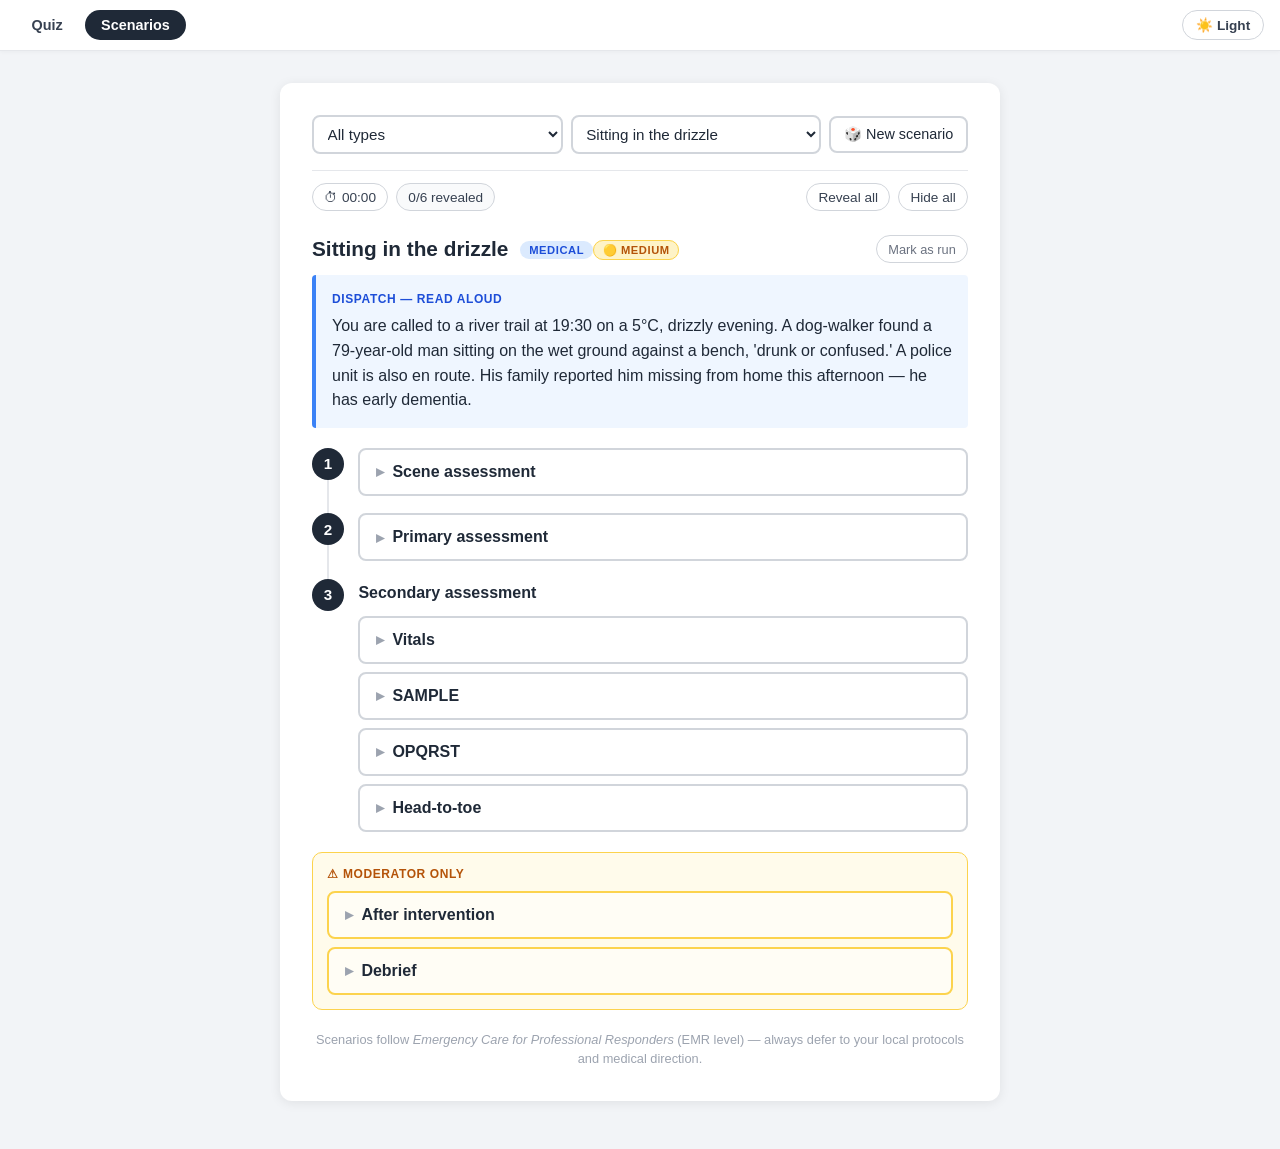
==== commit da3bc564: "Remove navbar brand and page headers The brand link crowded the theme button off-screen on mobile, a" ====
--- a/scenarios.html
+++ b/scenarios.html
@@ -18,7 +18,6 @@
 </head>
 <body>
   <nav class="navbar">
-    <a class="navbar-brand" href="index.html">&#9937; EMR Study</a>
     <div class="navbar-tabs">
       <a class="navbar-tab" href="index.html">Quiz</a>
       <a class="navbar-tab active" href="scenarios.html" aria-current="page">Scenarios</a>
@@ -28,9 +27,6 @@
 
   <main class="card card--wide">
     <header>
-      <h1>EMR Scenario Practice</h1>
-      <p class="subtitle">Moderator view for running assessment scenarios</p>
-
       <div class="controls">
         <select id="category-select" title="Filter scenarios by type">
           <option value="all">All types</option>
--- a/style.css
+++ b/style.css
@@ -192,14 +192,6 @@
   box-shadow: var(--shadow-1);
 }
 
-.navbar-brand {
-  font-weight: 700;
-  font-size: 1rem;
-  color: var(--text);
-  text-decoration: none;
-  white-space: nowrap;
-}
-
 .navbar-tabs {
   display: flex;
   gap: 0.4rem;
@@ -254,17 +246,6 @@
 
 header {
   margin-bottom: 1.5rem;
-}
-
-h1 {
-  font-size: 1.4rem;
-  margin-bottom: 0.25rem;
-}
-
-.subtitle {
-  font-size: 0.85rem;
-  color: var(--muted);
-  margin-bottom: 1rem;
 }
 
 .controls {
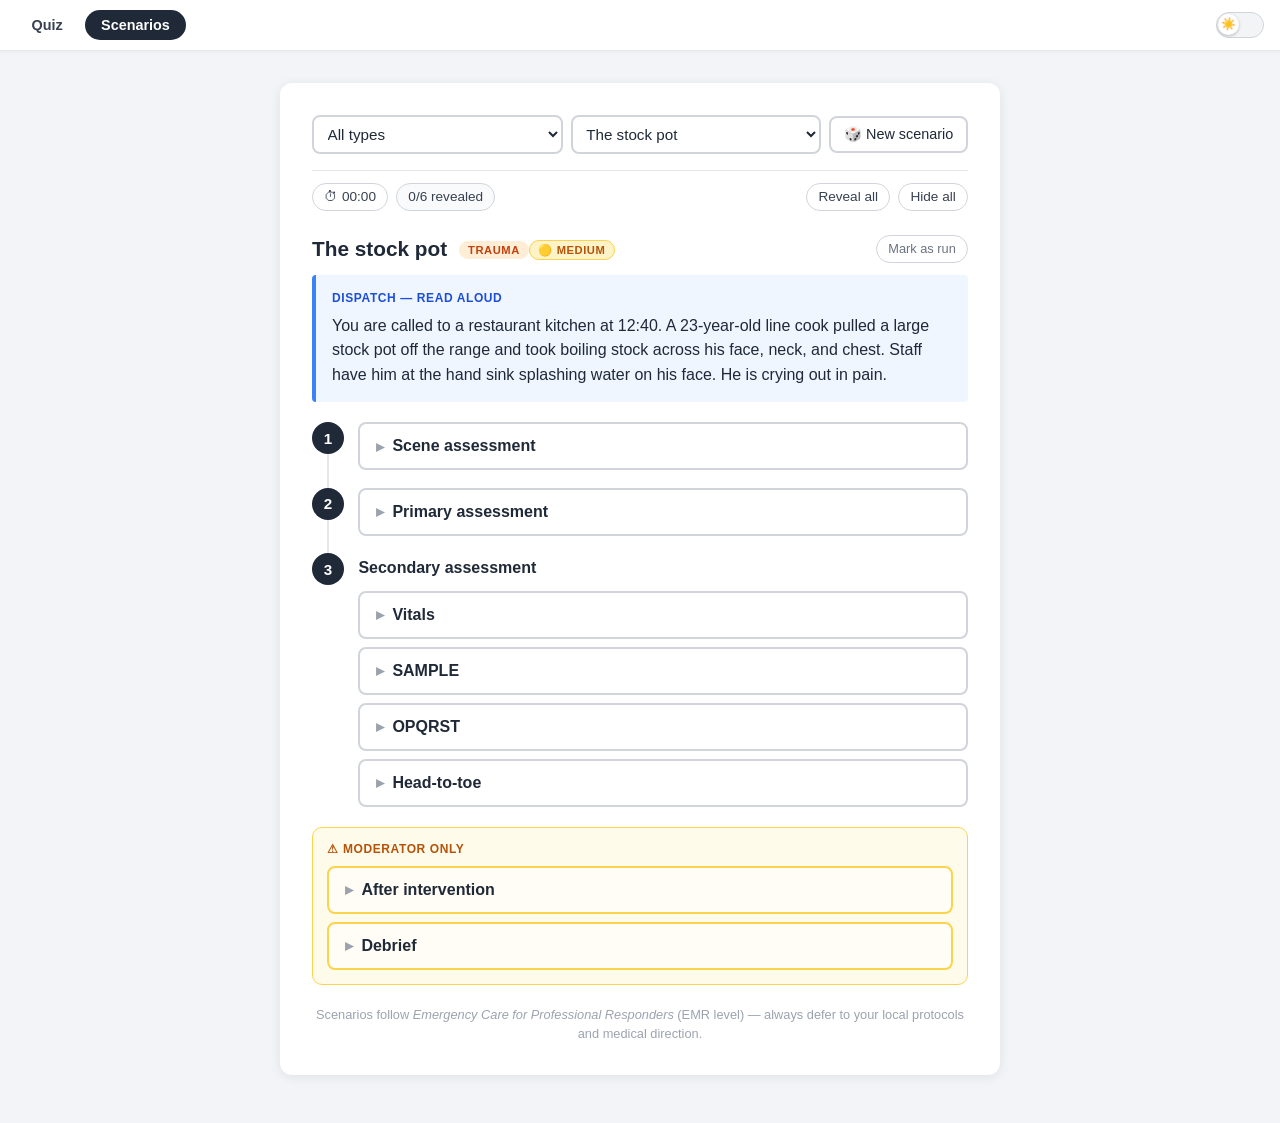
==== commit ef52d59c: "Replace theme cycle with a light/dark slider switch Drop the greyscale theme entirely (a stored "gre" ====
--- a/scenarios.html
+++ b/scenarios.html
@@ -8,7 +8,7 @@
     (function () {
       var t;
       try { t = localStorage.getItem("emr-theme-v1"); } catch (e) {}
-      if (t !== "light" && t !== "dark" && t !== "grey") {
+      if (t !== "light" && t !== "dark") {
         t = window.matchMedia && matchMedia("(prefers-color-scheme: dark)").matches ? "dark" : "light";
       }
       document.documentElement.dataset.theme = t;
@@ -22,7 +22,7 @@
       <a class="navbar-tab" href="index.html">Quiz</a>
       <a class="navbar-tab active" href="scenarios.html" aria-current="page">Scenarios</a>
     </div>
-    <button id="theme-btn" class="navbar-theme" type="button" title="Switch theme (light / dark / grey)"></button>
+    <button id="theme-btn" class="theme-switch" type="button" role="switch" aria-label="Dark mode" title="Toggle dark mode"></button>
   </nav>
 
   <main class="card card--wide">
--- a/style.css
+++ b/style.css
@@ -1,5 +1,5 @@
 /* ---- Theme tokens ----------------------------------------------------------
-   Light is the default; dark and grey override on <html data-theme="...">.
+   Light is the default; dark overrides on <html data-theme="dark">.
    The boot script in each page's <head> sets data-theme before first paint. */
 :root {
   color-scheme: light;
@@ -103,59 +103,6 @@
   --trauma-text: #eda06b;
 }
 
-/* Greyscale: soft light-grey base, reduced contrast, colors desaturated to
-   faint hints where the meaning depends on them (quiz feedback, moderator). */
-:root[data-theme="grey"] {
-  color-scheme: light;
-
-  --bg: #caccd0;
-  --surface: #d7d9dc;
-  --surface-2: #cfd1d5;
-  --surface-3: #c6c8cc;
-  --text: #34373c;
-  --text-2: #43464b;
-  --muted: #5f6267;
-  --faint: #84868b;
-  --border: #b6b8bc;
-  --border-2: #a8abb0;
-  --shadow-1: 0 1px 4px rgba(0, 0, 0, 0.08);
-  --shadow-2: 0 2px 12px rgba(0, 0, 0, 0.1);
-
-  --btn-bg: #4a4d52;
-  --btn-bg-hover: #3c3f44;
-  --btn-text: #e8e9eb;
-  --btn-disabled: #b6b8bc;
-
-  --info-bg: #c9ced6;
-  --info-bg-2: #bfc6d1;
-  --info-text: #414c5c;
-  --info-border: #8a94a4;
-
-  --ok-bg: #c9d2c9;
-  --ok-bg-2: #bfccc0;
-  --ok-text: #46584a;
-  --ok-border: #7e9082;
-  --ok-border-soft: #a5b2a7;
-  --ok-btn-bg: #5d6f60;
-  --ok-btn-hover: #4f5f52;
-
-  --bad-bg: #d4c9c9;
-  --bad-bg-2: #cdbebe;
-  --bad-text: #5d4646;
-  --bad-border: #a08282;
-  --bad-border-soft: #b89e9e;
-
-  --warn-bg: #d4cfc2;
-  --warn-bg-soft: #d7d3c8;
-  --warn-bg-2: #cbc4b2;
-  --warn-text: #5c5340;
-  --warn-border: #b0a688;
-  --warn-border-strong: #99906f;
-
-  --trauma-bg: #d3c9bf;
-  --trauma-text: #5d4c3d;
-}
-
 * {
   box-sizing: border-box;
   margin: 0;
@@ -217,21 +164,49 @@
   color: var(--btn-text);
 }
 
-.navbar-theme {
-  font-size: 0.85rem;
-  font-weight: 600;
-  padding: 0.4rem 0.8rem;
+/* Dark-mode slider switch: a track whose knob (::after) slides right and
+   swaps ☀️ for 🌙 when the switch is on (aria-checked="true" = dark). */
+.theme-switch {
+  flex: none;
+  position: relative;
+  width: 48px;
+  height: 26px;
   border: 1.5px solid var(--border-2);
   border-radius: 999px;
+  background: var(--surface-3);
+  cursor: pointer;
+  padding: 0;
+  transition: background 0.2s, border-color 0.2s;
+}
+
+.theme-switch::after {
+  content: "☀️";
+  position: absolute;
+  top: 1px;
+  left: 1px;
+  width: 21px;
+  height: 21px;
+  border-radius: 50%;
   background: var(--surface);
-  color: var(--text-2);
-  cursor: pointer;
-  white-space: nowrap;
-}
-
-.navbar-theme:hover {
-  background: var(--surface-3);
+  box-shadow: 0 1px 3px rgba(0, 0, 0, 0.25);
+  font-size: 12px;
+  line-height: 21px;
+  text-align: center;
+  transition: transform 0.2s;
+}
+
+.theme-switch:hover {
   border-color: var(--faint);
+}
+
+.theme-switch[aria-checked="true"] {
+  background: var(--btn-bg);
+  border-color: var(--btn-bg);
+}
+
+.theme-switch[aria-checked="true"]::after {
+  content: "🌙";
+  transform: translateX(22px);
 }
 
 .card {
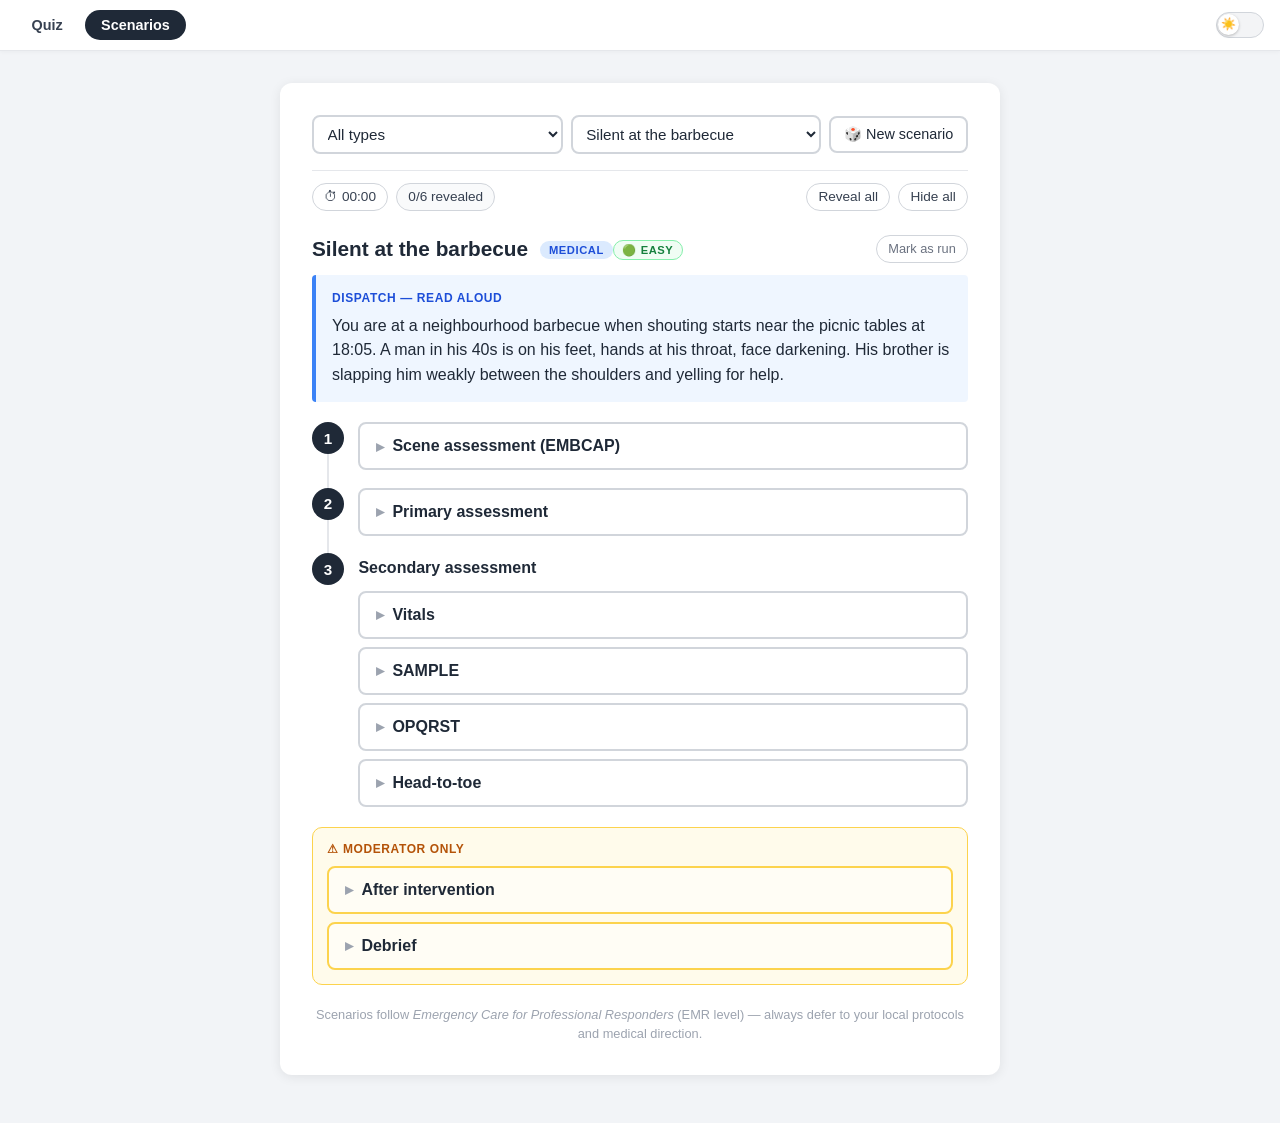
==== commit 2c3cb355: "Mark every formulary-drug mention with a 6-Rights tooltip Any mention of a drug the course lets the " ====
--- a/scenarios.html
+++ b/scenarios.html
@@ -74,6 +74,18 @@
     </p>
   </main>
 
+  <div id="six-rights" class="six-rights" role="tooltip" hidden>
+    <p class="six-rights-title">The 6 Rights of Medication</p>
+    <ol>
+      <li>the right person</li>
+      <li>the right medication</li>
+      <li>the right dose</li>
+      <li>the right delivery route</li>
+      <li>the right time</li>
+      <li>document delivery</li>
+    </ol>
+  </div>
+
   <script src="theme.js"></script>
   <script src="scenarios.js"></script>
 </body>
--- a/style.css
+++ b/style.css
@@ -128,6 +128,7 @@
   position: sticky;
   top: 0;
   z-index: 10;
+  transition: transform 0.25s ease;
   width: 100%;
   display: flex;
   align-items: center;
@@ -137,6 +138,11 @@
   background: var(--surface);
   border-bottom: 1px solid var(--border);
   box-shadow: var(--shadow-1);
+}
+
+/* Hidden while scrolling down; scrolling up brings it back (see theme.js). */
+.navbar.navbar-hidden {
+  transform: translateY(-100%);
 }
 
 .navbar-tabs {
@@ -766,13 +772,27 @@
   margin-bottom: 0.45rem;
 }
 
-.kv-key {
-  font-weight: 700;
-  color: var(--text-2);
-}
-
-.kv-key::after {
-  content: ":";
+/* Stacked label/value rows (Scene, Primary, intervention, debrief) — the
+   vitals-tile typography without the tile box. */
+.kv-item {
+  margin-bottom: 0.55rem;
+}
+
+.kv-item:last-child {
+  margin-bottom: 0;
+}
+
+.kv-label {
+  font-size: 0.7rem;
+  font-weight: 600;
+  text-transform: uppercase;
+  letter-spacing: 0.05em;
+  color: var(--muted);
+  margin-bottom: 0.1rem;
+}
+
+.kv-value {
+  line-height: 1.45;
 }
 
 /* SAMPLE / OPQRST mnemonic letter chips */
@@ -796,12 +816,98 @@
   justify-content: center;
   align-self: flex-start;
   transform: translateY(0.15rem);
+  position: relative;
+}
+
+.letter-chip[data-tip] {
+  cursor: help;
+}
+
+/* Tooltip bubble expanding the mnemonic letter. Left-anchored so it never
+   escapes the card's left edge; chips sit at the start of each row, so the
+   right edge has room even on phones. */
+.letter-chip[data-tip]::after {
+  content: attr(data-tip);
+  position: absolute;
+  bottom: calc(100% + 0.4rem);
+  left: 0;
+  width: max-content;
+  max-width: 70vw;
+  background: var(--btn-bg);
+  color: var(--btn-text);
+  font-size: 0.75rem;
+  font-weight: 600;
+  line-height: 1.3;
+  padding: 0.25rem 0.55rem;
+  border-radius: 6px;
+  box-shadow: var(--shadow-1);
+  z-index: 10;
+  opacity: 0;
+  visibility: hidden;
+  pointer-events: none;
+  transition: opacity 0.15s ease, visibility 0.15s ease;
+}
+
+/* Desktop: reveal on hover after a short dwell; hide instantly on mouseout. */
+@media (hover: hover) {
+  .letter-chip[data-tip]:hover::after {
+    opacity: 1;
+    visibility: visible;
+    transition-delay: 0.3s;
+  }
+}
+
+/* Touch: shown by the tap-to-toggle handler. */
+.letter-chip.tip-open::after {
+  opacity: 1;
+  visibility: visible;
+  transition-delay: 0s;
 }
 
 .chip-rest {
   font-weight: 600;
   color: var(--muted);
   font-size: 0.85rem;
+}
+
+/* Drug mentions carry a 6-Rights reminder (see #six-rights) */
+.drug-ref {
+  cursor: help;
+  text-decoration: underline dotted;
+  text-decoration-color: var(--info-accent);
+  text-underline-offset: 2px;
+}
+
+.drug-star {
+  color: var(--info-accent);
+  font-size: 0.7em;
+  font-weight: 700;
+  padding-left: 0.1em;
+  line-height: 0; /* don't stretch the line the mention sits on */
+}
+
+.six-rights {
+  position: fixed;
+  z-index: 30; /* above the navbar */
+  background: var(--surface);
+  border: 1px solid var(--border-2);
+  border-radius: 10px;
+  box-shadow: var(--shadow-2);
+  padding: 0.65rem 0.9rem;
+  max-width: min(20rem, calc(100vw - 16px));
+}
+
+.six-rights-title {
+  font-weight: 600;
+  font-size: 0.9rem;
+  margin-bottom: 0.35rem;
+}
+
+.six-rights ol {
+  margin: 0;
+  padding-left: 1.4rem;
+  font-size: 0.9rem;
+  line-height: 1.55;
 }
 
 /* Vitals stat tiles */
